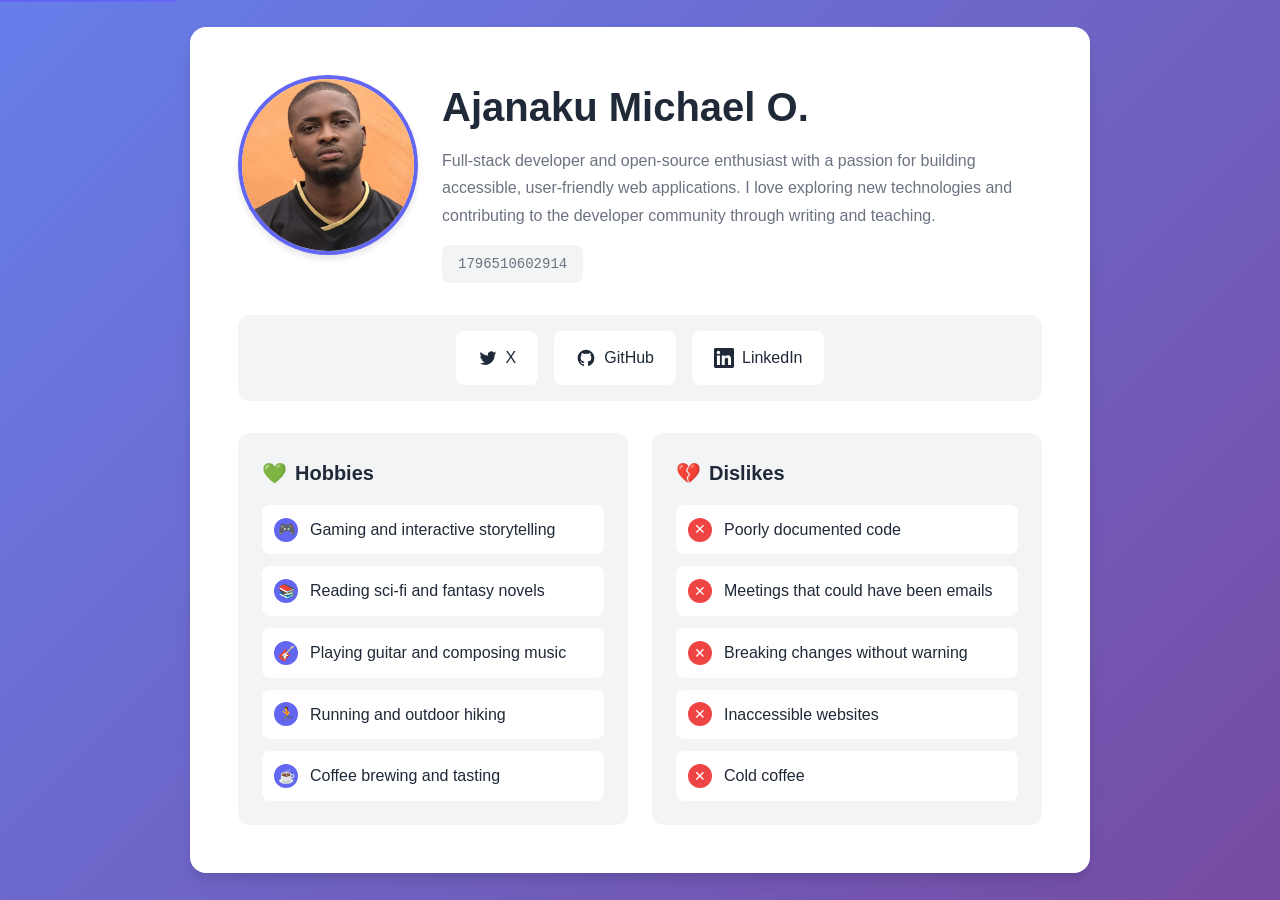
==== index.html @ 1dd08c9d "Initial commit" ====
<!DOCTYPE html>
<html lang="en">
<head>
  <meta charset="UTF-8">
  <meta name="viewport" content="width=device-width, initial-scale=1.0">
  <title>Profile Card - Ajanaku Michael O.</title>
  <link rel="stylesheet" href="styles.css">
</head>
<body>
  <a href="#main-content" class="skip-link">Skip to main content</a>
  
  <article class="profile-card" data-testid="test-profile-card" id="main-content" role="main" aria-label="User profile card">
    <div class="card-content">
      <header class="card-header">
        <figure class="avatar-container">
          <img 
            src="assets/IMG_2901.jpeg" 
            alt="Profile picture of Ajanaku Michael O."
            class="avatar"
            data-testid="test-user-avatar"
          >
        </figure>
        
        <div class="header-text">
          <h2 data-testid="test-user-name">Ajanaku Michael O.</h2>
          <p class="bio" data-testid="test-user-bio">
            Full-stack developer and open-source enthusiast with a passion for building accessible, user-friendly web applications. I love exploring new technologies and contributing to the developer community through writing and teaching.
          </p>
          <span class="timestamp" data-testid="test-user-time" aria-label="Current timestamp in milliseconds"></span>
        </div>
      </header>

      <nav class="social-links" aria-label="Social media links" data-testid="test-user-social-links">
        <ul>
          <li>
            <a 
              href="https://x.com/Ajanaku_iStan" 
              target="_blank" 
              rel="noopener noreferrer"
              data-testid="test-user-social-twitter"
              aria-label="Visit Ajanaku Michael O. on Twitter"
            >
              <svg class="social-icon" fill="currentColor" viewBox="0 0 24 24" aria-hidden="true">
                <path d="M8.29 20.251c7.547 0 11.675-6.253 11.675-11.675 0-.178 0-.355-.012-.53A8.348 8.348 0 0022 5.92a8.19 8.19 0 01-2.357.646 4.118 4.118 0 001.804-2.27 8.224 8.224 0 01-2.605.996 4.107 4.107 0 00-6.993 3.743 11.65 11.65 0 01-8.457-4.287 4.106 4.106 0 001.27 5.477A4.072 4.072 0 012.8 9.713v.052a4.105 4.105 0 003.292 4.022 4.095 4.095 0 01-1.853.07 4.108 4.108 0 003.834 2.85A8.233 8.233 0 012 18.407a11.616 11.616 0 006.29 1.84"/>
              </svg>
              X
            </a>
          </li>
          <li>
            <a 
              href="https://github.com/Mychaelyung" 
              target="_blank" 
              rel="noopener noreferrer"
              data-testid="test-user-social-github"
              aria-label="Visit Ajanaku Michael O. on GitHub"
            >
              <svg class="social-icon" fill="currentColor" viewBox="0 0 24 24" aria-hidden="true">
                <path fill-rule="evenodd" d="M12 2C6.477 2 2 6.484 2 12.017c0 4.425 2.865 8.18 6.839 9.504.5.092.682-.217.682-.483 0-.237-.008-.868-.013-1.703-2.782.605-3.369-1.343-3.369-1.343-.454-1.158-1.11-1.466-1.11-1.466-.908-.62.069-.608.069-.608 1.003.07 1.531 1.032 1.531 1.032.892 1.53 2.341 1.088 2.91.832.092-.647.35-1.088.636-1.338-2.22-.253-4.555-1.113-4.555-4.951 0-1.093.39-1.988 1.029-2.688-.103-.253-.446-1.272.098-2.65 0 0 .84-.27 2.75 1.026A9.564 9.564 0 0112 6.844c.85.004 1.705.115 2.504.337 1.909-1.296 2.747-1.027 2.747-1.027.546 1.379.202 2.398.1 2.651.64.7 1.028 1.595 1.028 2.688 0 3.848-2.339 4.695-4.566 4.943.359.309.678.92.678 1.855 0 1.338-.012 2.419-.012 2.747 0 .268.18.58.688.482A10.019 10.019 0 0022 12.017C22 6.484 17.522 2 12 2z" clip-rule="evenodd"/>
              </svg>
              GitHub
            </a>
          </li>
          <li>
            <a 
              href="https://www.linkedin.com/in/michael-ajanaku-77307a2a6/" 
              target="_blank" 
              rel="noopener noreferrer"
              data-testid="test-user-social-linkedin"
              aria-label="Visit Ajanaku Michael O. on LinkedIn"
            >
              <svg class="social-icon" fill="currentColor" viewBox="0 0 24 24" aria-hidden="true">
                <path d="M20.447 20.452h-3.554v-5.569c0-1.328-.027-3.037-1.852-3.037-1.853 0-2.136 1.445-2.136 2.939v5.667H9.351V9h3.414v1.561h.046c.477-.9 1.637-1.85 3.37-1.85 3.601 0 4.267 2.37 4.267 5.455v6.286zM5.337 7.433c-1.144 0-2.063-.926-2.063-2.065 0-1.138.92-2.063 2.063-2.063 1.14 0 2.064.925 2.064 2.063 0 1.139-.925 2.065-2.064 2.065zm1.782 13.019H3.555V9h3.564v11.452zM22.225 0H1.771C.792 0 0 .774 0 1.729v20.542C0 23.227.792 24 1.771 24h20.451C23.2 24 24 23.227 24 22.271V1.729C24 .774 23.2 0 22.222 0h.003z"/>
              </svg>
              LinkedIn
            </a>
          </li>
        </ul>
      </nav>

      <div class="lists-container">
        <section class="list-section hobbies-section" data-testid="test-user-hobbies" aria-labelledby="hobbies-heading">
          <h3 id="hobbies-heading">
            <span aria-hidden="true">💚</span>
            Hobbies
          </h3>
          <ul>
            <li>
              <span class="list-icon" aria-hidden="true">🎮</span>
              <span>Gaming and interactive storytelling</span>
            </li>
            <li>
              <span class="list-icon" aria-hidden="true">📚</span>
              <span>Reading sci-fi and fantasy novels</span>
            </li>
            <li>
              <span class="list-icon" aria-hidden="true">🎸</span>
              <span>Playing guitar and composing music</span>
            </li>
            <li>
              <span class="list-icon" aria-hidden="true">🏃</span>
              <span>Running and outdoor hiking</span>
            </li>
            <li>
              <span class="list-icon" aria-hidden="true">☕</span>
              <span>Coffee brewing and tasting</span>
            </li>
          </ul>
        </section>

        <section class="list-section dislikes-section" data-testid="test-user-dislikes" aria-labelledby="dislikes-heading">
          <h3 id="dislikes-heading">
            <span aria-hidden="true">💔</span>
            Dislikes
          </h3>
          <ul>
            <li>
              <span class="list-icon" aria-hidden="true">✕</span>
              <span>Poorly documented code</span>
            </li>
            <li>
              <span class="list-icon" aria-hidden="true">✕</span>
              <span>Meetings that could have been emails</span>
            </li>
            <li>
              <span class="list-icon" aria-hidden="true">✕</span>
              <span>Breaking changes without warning</span>
            </li>
            <li>
              <span class="list-icon" aria-hidden="true">✕</span>
              <span>Inaccessible websites</span>
            </li>
            <li>
              <span class="list-icon" aria-hidden="true">✕</span>
              <span>Cold coffee</span>
            </li>
          </ul>
        </section>
      </div>
    </div>
  </article>

  <script src="script.js"></script>
</body>
</html>
---- styles.css ----
* {
  margin: 0;
  padding: 0;
  box-sizing: border-box;
}

:root {
  --primary-color: #6366f1;
  --secondary-color: #8b5cf6;
  --text-primary: #1f2937;
  --text-secondary: #6b7280;
  --bg-card: #ffffff;
  --bg-body: #f3f4f6;
  --border-color: #e5e7eb;
  --shadow: 0 10px 15px -3px rgba(0, 0, 0, 0.1), 0 4px 6px -2px rgba(0, 0, 0, 0.05);
  --radius: 1rem;
  --focus-ring: 0 0 0 3px rgba(99, 102, 241, 0.3);
}

body {
  font-family: -apple-system, BlinkMacSystemFont, 'Segoe UI', Roboto, Oxygen, Ubuntu, Cantarell, sans-serif;
  line-height: 1.6;
  background: linear-gradient(135deg, #667eea 0%, #764ba2 100%);
  min-height: 100vh;
  display: flex;
  align-items: center;
  justify-content: center;
  padding: 1rem;
  color: var(--text-primary);
}

.profile-card {
  background: var(--bg-card);
  border-radius: var(--radius);
  box-shadow: var(--shadow);
  max-width: 900px;
  width: 100%;
  overflow: hidden;
  animation: fadeIn 0.5s ease-out;
}

@keyframes fadeIn {
  from {
    opacity: 0;
    transform: translateY(20px);
  }
  to {
    opacity: 1;
    transform: translateY(0);
  }
}

.card-content {
  display: grid;
  gap: 2rem;
  padding: 2rem;
}

.card-header {
  display: flex;
  flex-direction: column;
  gap: 1.5rem;
  align-items: center;
  text-align: center;
}

.avatar-container {
  margin: 0;
}

.avatar {
  width: 150px;
  height: 150px;
  border-radius: 50%;
  object-fit: cover;
  border: 4px solid var(--primary-color);
  box-shadow: 0 4px 6px rgba(0, 0, 0, 0.1);
  transition: transform 0.3s ease, box-shadow 0.3s ease;
}

.avatar:hover {
  transform: scale(1.05);
  box-shadow: 0 8px 12px rgba(0, 0, 0, 0.15);
}

.header-text h2 {
  font-size: 2rem;
  font-weight: 700;
  color: var(--text-primary);
  margin-bottom: 0.5rem;
}

.bio {
  font-size: 1rem;
  color: var(--text-secondary);
  line-height: 1.7;
  max-width: 600px;
}

.timestamp {
  display: inline-block;
  background: var(--bg-body);
  padding: 0.5rem 1rem;
  border-radius: 0.5rem;
  font-size: 0.875rem;
  color: var(--text-secondary);
  font-family: 'Courier New', monospace;
  margin-top: 1rem;
}

.social-links {
  background: var(--bg-body);
  padding: 1rem;
  border-radius: 0.75rem;
}

.social-links ul {
  list-style: none;
  display: flex;
  gap: 1rem;
  justify-content: center;
  flex-wrap: wrap;
}

.social-links a {
  display: inline-flex;
  align-items: center;
  gap: 0.5rem;
  padding: 0.75rem 1.25rem;
  background: white;
  border-radius: 0.5rem;
  text-decoration: none;
  color: var(--text-primary);
  font-weight: 500;
  transition: all 0.2s ease;
  border: 2px solid transparent;
}

.social-links a:hover {
  background: var(--primary-color);
  color: white;
  transform: translateY(-2px);
  box-shadow: 0 4px 8px rgba(0, 0, 0, 0.15);
}

.social-links a:focus {
  outline: none;
  box-shadow: var(--focus-ring);
  border-color: var(--primary-color);
}

.social-icon {
  width: 20px;
  height: 20px;
}

.lists-container {
  display: grid;
  gap: 1.5rem;
}

.list-section {
  background: var(--bg-body);
  padding: 1.5rem;
  border-radius: 0.75rem;
}

.list-section h3 {
  font-size: 1.25rem;
  font-weight: 600;
  color: var(--text-primary);
  margin-bottom: 1rem;
  display: flex;
  align-items: center;
  gap: 0.5rem;
}

.list-section ul {
  list-style: none;
  display: flex;
  flex-direction: column;
  gap: 0.75rem;
}

.list-section li {
  display: flex;
  align-items: center;
  gap: 0.75rem;
  padding: 0.75rem;
  background: white;
  border-radius: 0.5rem;
  transition: transform 0.2s ease;
}

.list-section li:hover {
  transform: translateX(5px);
}

.list-icon {
  flex-shrink: 0;
  width: 24px;
  height: 24px;
  display: flex;
  align-items: center;
  justify-content: center;
  background: var(--primary-color);
  color: white;
  border-radius: 50%;
  font-size: 0.875rem;
}

.dislikes-section .list-icon {
  background: #ef4444;
}

/* Responsive breakpoints */
@media (min-width: 768px) {
  .card-header {
    flex-direction: row;
    text-align: left;
    align-items: flex-start;
  }

  .header-text {
    flex: 1;
  }

  .lists-container {
    grid-template-columns: repeat(2, 1fr);
  }
}

@media (min-width: 1024px) {
  .card-content {
    padding: 3rem;
  }

  .avatar {
    width: 180px;
    height: 180px;
  }

  .header-text h2 {
    font-size: 2.5rem;
  }
}

/* Focus visible styles for accessibility */
*:focus-visible {
  outline: 3px solid var(--primary-color);
  outline-offset: 2px;
}

/* Skip to main content link for screen readers */
.skip-link {
  position: absolute;
  top: -40px;
  left: 0;
  background: var(--primary-color);
  color: white;
  padding: 0.5rem 1rem;
  text-decoration: none;
  z-index: 100;
}

.skip-link:focus {
  top: 0;
}
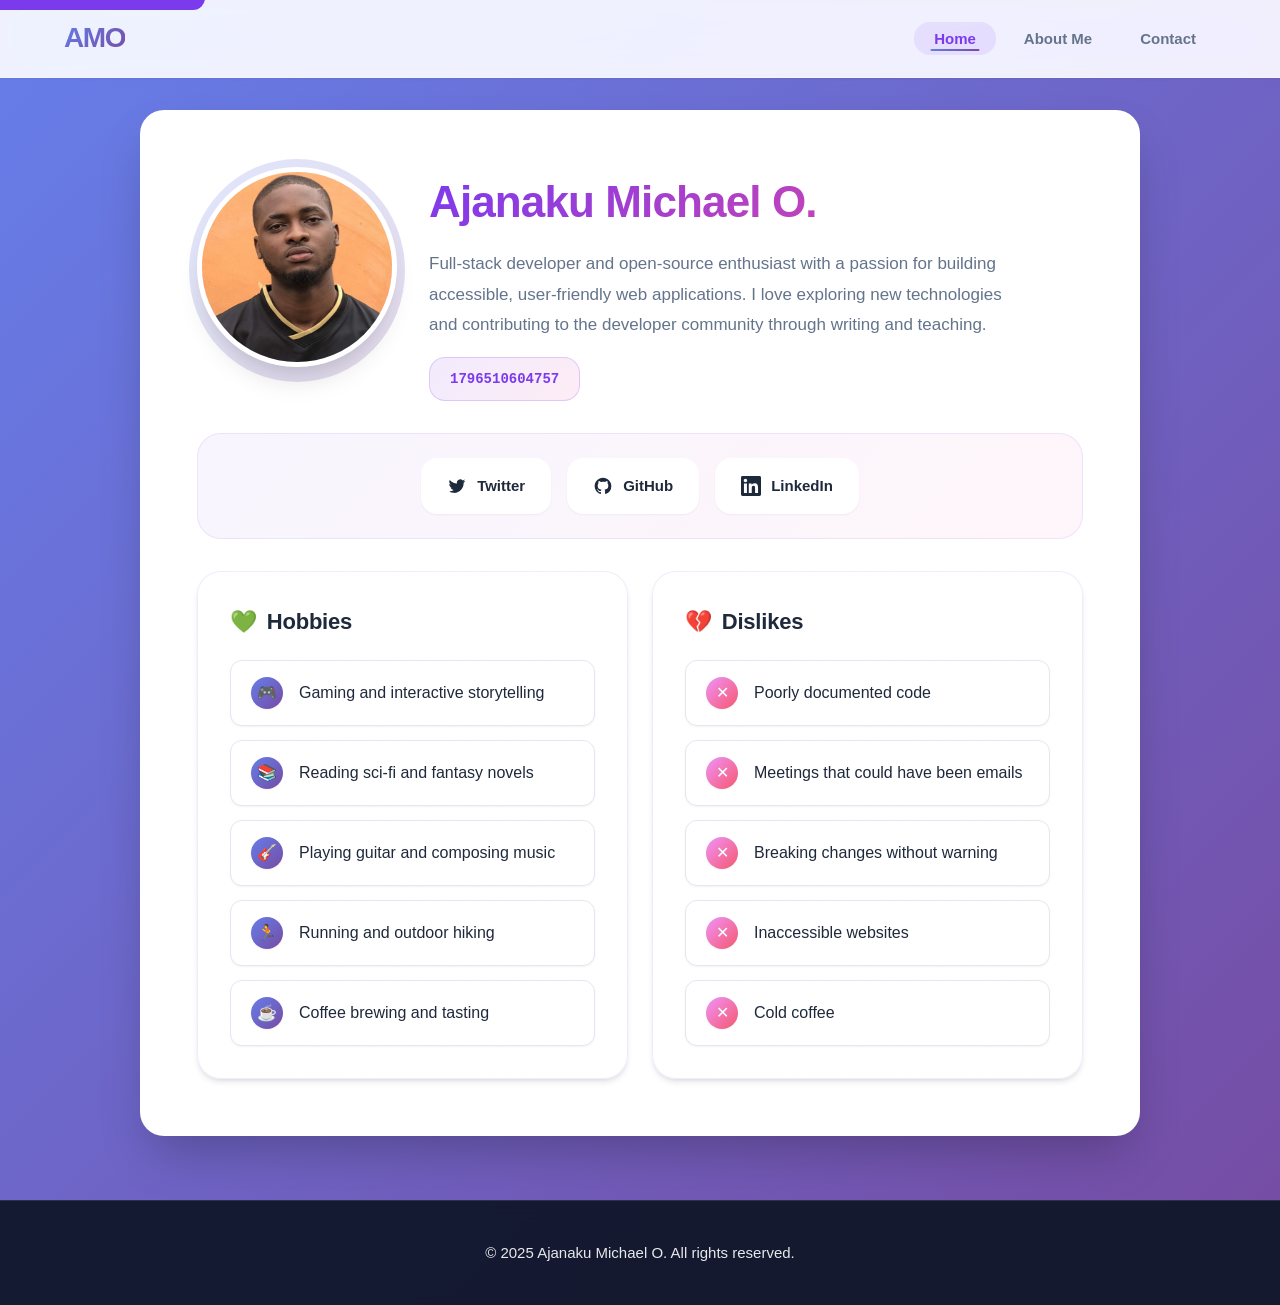
==== commit 88d4c4c8: "Done" ====
--- a/index.html
+++ b/index.html
@@ -9,6 +9,17 @@
 <body>
   <a href="#main-content" class="skip-link">Skip to main content</a>
   
+  <nav class="main-nav" aria-label="Main navigation">
+    <div class="nav-container">
+      <a href="index.html" class="nav-logo">AMO</a>
+      <ul class="nav-links">
+        <li><a href="index.html" class="nav-link active" aria-current="page">Home</a></li>
+        <li><a href="about.html" class="nav-link">About Me</a></li>
+        <li><a href="contact.html" class="nav-link">Contact</a></li>
+      </ul>
+    </div>
+  </nav>
+
   <article class="profile-card" data-testid="test-profile-card" id="main-content" role="main" aria-label="User profile card">
     <div class="card-content">
       <header class="card-header">
@@ -43,7 +54,7 @@
               <svg class="social-icon" fill="currentColor" viewBox="0 0 24 24" aria-hidden="true">
                 <path d="M8.29 20.251c7.547 0 11.675-6.253 11.675-11.675 0-.178 0-.355-.012-.53A8.348 8.348 0 0022 5.92a8.19 8.19 0 01-2.357.646 4.118 4.118 0 001.804-2.27 8.224 8.224 0 01-2.605.996 4.107 4.107 0 00-6.993 3.743 11.65 11.65 0 01-8.457-4.287 4.106 4.106 0 001.27 5.477A4.072 4.072 0 012.8 9.713v.052a4.105 4.105 0 003.292 4.022 4.095 4.095 0 01-1.853.07 4.108 4.108 0 003.834 2.85A8.233 8.233 0 012 18.407a11.616 11.616 0 006.29 1.84"/>
               </svg>
-              X
+              Twitter
             </a>
           </li>
           <li>
@@ -62,7 +73,7 @@
           </li>
           <li>
             <a 
-              href="https://www.linkedin.com/in/michael-ajanaku-77307a2a6/" 
+              href="https://linkedin.com/in/ajanakumichael" 
               target="_blank" 
               rel="noopener noreferrer"
               data-testid="test-user-social-linkedin"
@@ -139,6 +150,10 @@
     </div>
   </article>
 
+  <footer class="main-footer">
+    <p>&copy; 2025 Ajanaku Michael O. All rights reserved.</p>
+  </footer>
+
   <script src="script.js"></script>
 </body>
 </html>
--- a/styles.css
+++ b/styles.css
@@ -5,264 +5,1097 @@
 }
 
 :root {
-  --primary-color: #6366f1;
-  --secondary-color: #8b5cf6;
-  --text-primary: #1f2937;
-  --text-secondary: #6b7280;
+  --primary-color: #7c3aed;
+  --primary-dark: #6d28d9;
+  --secondary-color: #ec4899;
+  --accent-color: #14b8a6;
+  --text-primary: #1e293b;
+  --text-secondary: #64748b;
+  --text-light: #94a3b8;
   --bg-card: #ffffff;
-  --bg-body: #f3f4f6;
-  --border-color: #e5e7eb;
-  --shadow: 0 10px 15px -3px rgba(0, 0, 0, 0.1), 0 4px 6px -2px rgba(0, 0, 0, 0.05);
-  --radius: 1rem;
-  --focus-ring: 0 0 0 3px rgba(99, 102, 241, 0.3);
+  --bg-body: #f8fafc;
+  --bg-dark: #0f172a;
+  --border-color: #e2e8f0;
+  --shadow-sm: 0 1px 2px 0 rgba(0, 0, 0, 0.05);
+  --shadow-md: 0 4px 6px -1px rgba(0, 0, 0, 0.1), 0 2px 4px -1px rgba(0, 0, 0, 0.06);
+  --shadow-lg: 0 20px 25px -5px rgba(0, 0, 0, 0.1), 0 10px 10px -5px rgba(0, 0, 0, 0.04);
+  --shadow-xl: 0 25px 50px -12px rgba(0, 0, 0, 0.25);
+  --radius-sm: 0.5rem;
+  --radius-md: 0.75rem;
+  --radius-lg: 1rem;
+  --radius-xl: 1.5rem;
+  --focus-ring: 0 0 0 3px rgba(124, 58, 237, 0.3);
+  --gradient-primary: linear-gradient(135deg, #667eea 0%, #764ba2 100%);
+  --gradient-secondary: linear-gradient(135deg, #f093fb 0%, #f5576c 100%);
+  --gradient-accent: linear-gradient(135deg, #4facfe 0%, #00f2fe 100%);
 }
 
 body {
-  font-family: -apple-system, BlinkMacSystemFont, 'Segoe UI', Roboto, Oxygen, Ubuntu, Cantarell, sans-serif;
+  font-family: 'Inter', -apple-system, BlinkMacSystemFont, 'Segoe UI', Roboto, Oxygen, Ubuntu, Cantarell, sans-serif;
   line-height: 1.6;
-  background: linear-gradient(135deg, #667eea 0%, #764ba2 100%);
+  background: var(--gradient-primary);
   min-height: 100vh;
-  display: flex;
+  color: var(--text-primary);
+}
+
+/* Navigation Styles */
+.main-nav {
+  background: rgba(255, 255, 255, 0.9);
+  backdrop-filter: blur(20px) saturate(180%);
+  box-shadow: 0 1px 3px rgba(0, 0, 0, 0.05);
+  position: sticky;
+  top: 0;
+  z-index: 50;
+  border-bottom: 1px solid rgba(255, 255, 255, 0.3);
+}
+
+.nav-container {
+  max-width: 1200px;
+  margin: 0 auto;
+  padding: 1rem 1.5rem;
+  display: flex;
+  justify-content: space-between;
   align-items: center;
-  justify-content: center;
-  padding: 1rem;
-  color: var(--text-primary);
-}
-
-.profile-card {
-  background: var(--bg-card);
-  border-radius: var(--radius);
-  box-shadow: var(--shadow);
-  max-width: 900px;
-  width: 100%;
-  overflow: hidden;
-  animation: fadeIn 0.5s ease-out;
-}
-
-@keyframes fadeIn {
-  from {
-    opacity: 0;
-    transform: translateY(20px);
-  }
-  to {
-    opacity: 1;
-    transform: translateY(0);
-  }
-}
-
-.card-content {
-  display: grid;
-  gap: 2rem;
-  padding: 2rem;
-}
-
-.card-header {
-  display: flex;
-  flex-direction: column;
-  gap: 1.5rem;
-  align-items: center;
-  text-align: center;
-}
-
-.avatar-container {
+}
+
+.nav-logo {
+  font-size: 1.75rem;
+  font-weight: 800;
+  background: var(--gradient-primary);
+  -webkit-background-clip: text;
+  -webkit-text-fill-color: transparent;
+  background-clip: text;
+  text-decoration: none;
+  transition: transform 0.3s ease;
+  letter-spacing: -0.05em;
+}
+
+.nav-logo:hover {
+  transform: scale(1.05);
+}
+
+.nav-links {
+  list-style: none;
+  display: flex;
+  gap: 0.5rem;
   margin: 0;
 }
 
-.avatar {
-  width: 150px;
-  height: 150px;
-  border-radius: 50%;
-  object-fit: cover;
-  border: 4px solid var(--primary-color);
-  box-shadow: 0 4px 6px rgba(0, 0, 0, 0.1);
-  transition: transform 0.3s ease, box-shadow 0.3s ease;
-}
-
-.avatar:hover {
-  transform: scale(1.05);
-  box-shadow: 0 8px 12px rgba(0, 0, 0, 0.15);
-}
-
-.header-text h2 {
-  font-size: 2rem;
-  font-weight: 700;
-  color: var(--text-primary);
-  margin-bottom: 0.5rem;
-}
-
-.bio {
-  font-size: 1rem;
+.nav-link {
+  text-decoration: none;
   color: var(--text-secondary);
-  line-height: 1.7;
-  max-width: 600px;
-}
-
-.timestamp {
-  display: inline-block;
-  background: var(--bg-body);
-  padding: 0.5rem 1rem;
-  border-radius: 0.5rem;
-  font-size: 0.875rem;
-  color: var(--text-secondary);
-  font-family: 'Courier New', monospace;
-  margin-top: 1rem;
-}
-
-.social-links {
-  background: var(--bg-body);
-  padding: 1rem;
-  border-radius: 0.75rem;
-}
-
-.social-links ul {
-  list-style: none;
-  display: flex;
-  gap: 1rem;
-  justify-content: center;
-  flex-wrap: wrap;
-}
-
-.social-links a {
-  display: inline-flex;
-  align-items: center;
-  gap: 0.5rem;
-  padding: 0.75rem 1.25rem;
-  background: white;
-  border-radius: 0.5rem;
-  text-decoration: none;
-  color: var(--text-primary);
-  font-weight: 500;
-  transition: all 0.2s ease;
-  border: 2px solid transparent;
-}
-
-.social-links a:hover {
-  background: var(--primary-color);
-  color: white;
-  transform: translateY(-2px);
-  box-shadow: 0 4px 8px rgba(0, 0, 0, 0.15);
-}
-
-.social-links a:focus {
-  outline: none;
-  box-shadow: var(--focus-ring);
-  border-color: var(--primary-color);
-}
-
-.social-icon {
-  width: 20px;
-  height: 20px;
-}
-
-.lists-container {
-  display: grid;
-  gap: 1.5rem;
-}
-
-.list-section {
-  background: var(--bg-body);
-  padding: 1.5rem;
-  border-radius: 0.75rem;
-}
-
-.list-section h3 {
-  font-size: 1.25rem;
   font-weight: 600;
-  color: var(--text-primary);
-  margin-bottom: 1rem;
-  display: flex;
-  align-items: center;
-  gap: 0.5rem;
-}
-
-.list-section ul {
-  list-style: none;
-  display: flex;
-  flex-direction: column;
-  gap: 0.75rem;
-}
-
-.list-section li {
-  display: flex;
-  align-items: center;
-  gap: 0.75rem;
-  padding: 0.75rem;
-  background: white;
-  border-radius: 0.5rem;
-  transition: transform 0.2s ease;
-}
-
-.list-section li:hover {
-  transform: translateX(5px);
-}
-
-.list-icon {
-  flex-shrink: 0;
-  width: 24px;
-  height: 24px;
-  display: flex;
-  align-items: center;
-  justify-content: center;
-  background: var(--primary-color);
-  color: white;
-  border-radius: 50%;
-  font-size: 0.875rem;
-}
-
-.dislikes-section .list-icon {
-  background: #ef4444;
-}
-
-/* Responsive breakpoints */
-@media (min-width: 768px) {
-  .card-header {
-    flex-direction: row;
-    text-align: left;
-    align-items: flex-start;
-  }
-
-  .header-text {
-    flex: 1;
-  }
-
-  .lists-container {
-    grid-template-columns: repeat(2, 1fr);
-  }
-}
-
-@media (min-width: 1024px) {
-  .card-content {
-    padding: 3rem;
-  }
-
-  .avatar {
-    width: 180px;
-    height: 180px;
-  }
-
-  .header-text h2 {
-    font-size: 2.5rem;
-  }
-}
-
-/* Focus visible styles for accessibility */
-*:focus-visible {
-  outline: 3px solid var(--primary-color);
-  outline-offset: 2px;
-}
-
-/* Skip to main content link for screen readers */
+  padding: 0.5rem 1.25rem;
+  border-radius: var(--radius-lg);
+  transition: all 0.3s ease;
+  position: relative;
+  font-size: 0.9375rem;
+}
+
+.nav-link::before {
+  content: '';
+  position: absolute;
+  bottom: 0.25rem;
+  left: 50%;
+  transform: translateX(-50%) scaleX(0);
+  width: 60%;
+  height: 2px;
+  background: var(--gradient-primary);
+  border-radius: 2px;
+  transition: transform 0.3s ease;
+}
+
+.nav-link:hover {
+  color: var(--primary-color);
+  background: rgba(124, 58, 237, 0.05);
+}
+
+.nav-link:hover::before {
+  transform: translateX(-50%) scaleX(1);
+}
+
+.nav-link.active {
+  color: var(--primary-color);
+  background: rgba(124, 58, 237, 0.1);
+}
+
+.nav-link.active::before {
+  transform: translateX(-50%) scaleX(1);
+}
+
+/* Skip Link */
 .skip-link {
   position: absolute;
   top: -40px;
   left: 0;
   background: var(--primary-color);
   color: white;
-  padding: 0.5rem 1rem;
+  padding: 0.75rem 1.5rem;
   text-decoration: none;
   z-index: 100;
+  border-radius: 0 0 var(--radius-md) 0;
+  font-weight: 600;
 }
 
 .skip-link:focus {
   top: 0;
+}
+
+/* Profile Card (Home Page) */
+.profile-card {
+  background: var(--bg-card);
+  border-radius: var(--radius-xl);
+  box-shadow: var(--shadow-xl);
+  max-width: 1000px;
+  width: 100%;
+  overflow: hidden;
+  animation: fadeInUp 0.6s ease-out;
+  margin: 2rem auto;
+  border: 1px solid rgba(255, 255, 255, 0.5);
+}
+
+@keyframes fadeInUp {
+  from {
+    opacity: 0;
+    transform: translateY(30px);
+  }
+  to {
+    opacity: 1;
+    transform: translateY(0);
+  }
+}
+
+.card-content {
+  display: grid;
+  gap: 2rem;
+  padding: 2.5rem;
+}
+
+.card-header {
+  display: flex;
+  flex-direction: column;
+  gap: 2rem;
+  align-items: center;
+  text-align: center;
+}
+
+.avatar-container {
+  margin: 0;
+  position: relative;
+}
+
+.avatar-container::before {
+  content: '';
+  position: absolute;
+  inset: -8px;
+  background: var(--gradient-primary);
+  border-radius: 50%;
+  opacity: 0.2;
+  animation: pulse 3s ease-in-out infinite;
+}
+
+@keyframes pulse {
+  0%, 100% {
+    opacity: 0.2;
+    transform: scale(1);
+  }
+  50% {
+    opacity: 0.3;
+    transform: scale(1.05);
+  }
+}
+
+.avatar {
+  width: 160px;
+  height: 160px;
+  border-radius: 50%;
+  object-fit: cover;
+  border: 5px solid white;
+  box-shadow: var(--shadow-lg);
+  transition: transform 0.3s ease, box-shadow 0.3s ease;
+  position: relative;
+  z-index: 1;
+}
+
+.avatar:hover {
+  transform: scale(1.05);
+  box-shadow: var(--shadow-xl);
+}
+
+.header-text h2 {
+  font-size: 2.25rem;
+  font-weight: 800;
+  color: var(--text-primary);
+  margin-bottom: 0.75rem;
+  letter-spacing: -0.02em;
+  background: linear-gradient(135deg, var(--primary-color) 0%, var(--secondary-color) 100%);
+  -webkit-background-clip: text;
+  -webkit-text-fill-color: transparent;
+  background-clip: text;
+}
+
+.bio {
+  font-size: 1.0625rem;
+  color: var(--text-secondary);
+  line-height: 1.8;
+  max-width: 600px;
+}
+
+.timestamp {
+  display: inline-flex;
+  align-items: center;
+  gap: 0.5rem;
+  background: linear-gradient(135deg, rgba(124, 58, 237, 0.1) 0%, rgba(236, 72, 153, 0.1) 100%);
+  padding: 0.625rem 1.25rem;
+  border-radius: var(--radius-lg);
+  font-size: 0.875rem;
+  color: var(--primary-color);
+  font-family: 'SF Mono', 'Monaco', 'Courier New', monospace;
+  margin-top: 1rem;
+  font-weight: 600;
+  border: 1px solid rgba(124, 58, 237, 0.2);
+}
+
+.social-links {
+  background: linear-gradient(135deg, rgba(124, 58, 237, 0.05) 0%, rgba(236, 72, 153, 0.05) 100%);
+  padding: 1.5rem;
+  border-radius: var(--radius-xl);
+  border: 1px solid rgba(124, 58, 237, 0.1);
+}
+
+.social-links ul {
+  list-style: none;
+  display: flex;
+  gap: 1rem;
+  justify-content: center;
+  flex-wrap: wrap;
+}
+
+.social-links a {
+  display: inline-flex;
+  align-items: center;
+  gap: 0.625rem;
+  padding: 0.875rem 1.5rem;
+  background: white;
+  border-radius: var(--radius-lg);
+  text-decoration: none;
+  color: var(--text-primary);
+  font-weight: 600;
+  transition: all 0.3s ease;
+  border: 2px solid transparent;
+  box-shadow: var(--shadow-sm);
+  font-size: 0.9375rem;
+}
+
+.social-links a:hover {
+  background: var(--primary-color);
+  color: white;
+  transform: translateY(-3px);
+  box-shadow: var(--shadow-lg);
+  border-color: var(--primary-dark);
+}
+
+.social-links a:focus {
+  outline: none;
+  box-shadow: var(--focus-ring);
+}
+
+.social-icon {
+  width: 20px;
+  height: 20px;
+  transition: transform 0.3s ease;
+}
+
+.social-links a:hover .social-icon {
+  transform: scale(1.1);
+}
+
+.lists-container {
+  display: grid;
+  gap: 1.5rem;
+}
+
+.list-section {
+  background: linear-gradient(135deg, rgba(255, 255, 255, 0.9) 0%, rgba(255, 255, 255, 0.7) 100%);
+  padding: 2rem;
+  border-radius: var(--radius-xl);
+  box-shadow: var(--shadow-md);
+  border: 1px solid rgba(124, 58, 237, 0.1);
+  backdrop-filter: blur(10px);
+}
+
+.list-section h3 {
+  font-size: 1.375rem;
+  font-weight: 700;
+  color: var(--text-primary);
+  margin-bottom: 1.25rem;
+  display: flex;
+  align-items: center;
+  gap: 0.625rem;
+  letter-spacing: -0.01em;
+}
+
+.list-section ul {
+  list-style: none;
+  display: flex;
+  flex-direction: column;
+  gap: 0.875rem;
+}
+
+.list-section li {
+  display: flex;
+  align-items: center;
+  gap: 1rem;
+  padding: 1rem 1.25rem;
+  background: white;
+  border-radius: var(--radius-md);
+  transition: all 0.3s ease;
+  box-shadow: var(--shadow-sm);
+  border: 1px solid var(--border-color);
+}
+
+.list-section li:hover {
+  transform: translateX(8px);
+  box-shadow: var(--shadow-md);
+  border-color: var(--primary-color);
+}
+
+.list-icon {
+  flex-shrink: 0;
+  width: 32px;
+  height: 32px;
+  display: flex;
+  align-items: center;
+  justify-content: center;
+  background: var(--gradient-primary);
+  color: white;
+  border-radius: 50%;
+  font-size: 1rem;
+  box-shadow: var(--shadow-sm);
+}
+
+.dislikes-section .list-icon {
+  background: linear-gradient(135deg, #f093fb 0%, #f5576c 100%);
+}
+
+/* Footer */
+.main-footer {
+  background: rgba(15, 23, 42, 0.95);
+  backdrop-filter: blur(10px);
+  color: rgba(255, 255, 255, 0.9);
+  text-align: center;
+  padding: 2.5rem;
+  margin-top: 4rem;
+  border-top: 1px solid rgba(255, 255, 255, 0.1);
+}
+
+.main-footer p {
+  margin: 0;
+  font-size: 0.9375rem;
+  font-weight: 500;
+}
+
+/* Page Content */
+.page-content {
+  min-height: calc(100vh - 250px);
+  padding: 3rem 1rem;
+}
+
+.container {
+  max-width: 1000px;
+  margin: 0 auto;
+}
+
+.page-header {
+  text-align: center;
+  margin-bottom: 3rem;
+  animation: fadeInUp 0.6s ease-out;
+}
+
+.page-header h1 {
+  font-size: 3rem;
+  color: white;
+  margin-bottom: 1rem;
+  text-shadow: 0 4px 6px rgba(0, 0, 0, 0.2);
+  font-weight: 800;
+  letter-spacing: -0.03em;
+}
+
+.page-subtitle {
+  font-size: 1.25rem;
+  color: rgba(255, 255, 255, 0.95);
+  max-width: 600px;
+  margin: 0 auto;
+  font-weight: 500;
+}
+
+/* About Page */
+.about-section {
+  background: white;
+  border-radius: var(--radius-xl);
+  padding: 3rem;
+  margin-bottom: 2.5rem;
+  box-shadow: var(--shadow-xl);
+  animation: fadeInUp 0.6s ease-out;
+  border: 1px solid rgba(255, 255, 255, 0.5);
+  position: relative;
+  overflow: hidden;
+}
+
+.about-section::before {
+  content: '';
+  position: absolute;
+  top: 0;
+  left: 0;
+  right: 0;
+  height: 5px;
+  background: var(--gradient-primary);
+}
+
+.about-section h2 {
+  font-size: 2.25rem;
+  font-weight: 800;
+  background: var(--gradient-primary);
+  -webkit-background-clip: text;
+  -webkit-text-fill-color: transparent;
+  background-clip: text;
+  margin-bottom: 2rem;
+  padding-bottom: 1.25rem;
+  border-bottom: 3px solid transparent;
+  border-image: var(--gradient-primary) 1;
+  letter-spacing: -0.03em;
+  position: relative;
+  display: inline-block;
+}
+
+.about-section h2::after {
+  content: '';
+  position: absolute;
+  bottom: -3px;
+  left: 0;
+  width: 60%;
+  height: 3px;
+  background: var(--gradient-primary);
+  border-radius: 2px;
+}
+
+.about-section h3 {
+  font-size: 1.375rem;
+  color: var(--primary-color);
+  margin-top: 2rem;
+  margin-bottom: 1rem;
+  font-weight: 700;
+  letter-spacing: -0.01em;
+  display: flex;
+  align-items: center;
+  gap: 0.5rem;
+}
+
+.about-section h3::before {
+  content: '';
+  width: 8px;
+  height: 8px;
+  background: var(--gradient-primary);
+  border-radius: 50%;
+  display: inline-block;
+}
+
+.section-content p {
+  margin-bottom: 1.5rem;
+  line-height: 1.9;
+  color: var(--text-secondary);
+  font-size: 1.0625rem;
+  text-align: justify;
+}
+
+.section-content > p:first-of-type::first-letter {
+  font-size: 3.5rem;
+  font-weight: 800;
+  line-height: 1;
+  float: left;
+  margin: 0.1em 0.1em 0 0;
+  background: var(--gradient-primary);
+  -webkit-background-clip: text;
+  -webkit-text-fill-color: transparent;
+  background-clip: text;
+}
+
+.goals-list,
+.confidence-list {
+  list-style: none;
+  padding: 0;
+  margin: 2.5rem 0;
+  counter-reset: item;
+}
+
+.goals-list li,
+.confidence-list li {
+  background: linear-gradient(135deg, rgba(124, 58, 237, 0.08) 0%, rgba(236, 72, 153, 0.08) 100%);
+  padding: 2rem;
+  margin-bottom: 1.5rem;
+  border-radius: var(--radius-xl);
+  border-left: 5px solid var(--primary-color);
+  transition: all 0.4s cubic-bezier(0.4, 0, 0.2, 1);
+  box-shadow: var(--shadow-md);
+  position: relative;
+  counter-increment: item;
+}
+
+.goals-list li::before {
+  content: counter(item);
+  position: absolute;
+  left: -20px;
+  top: 20px;
+  width: 40px;
+  height: 40px;
+  background: var(--gradient-primary);
+  border-radius: 50%;
+  display: flex;
+  align-items: center;
+  justify-content: center;
+  color: white;
+  font-weight: 800;
+  font-size: 1.125rem;
+  box-shadow: var(--shadow-lg);
+  border: 4px solid white;
+}
+
+.goals-list li:hover,
+.confidence-list li:hover {
+  transform: translateX(15px) translateY(-5px);
+  box-shadow: var(--shadow-xl);
+  border-left-width: 8px;
+}
+
+.confidence-list li {
+  border-left-color: #f59e0b;
+  background: linear-gradient(135deg, rgba(245, 158, 11, 0.08) 0%, rgba(251, 146, 60, 0.08) 100%);
+}
+
+.confidence-list li::before {
+  content: '⚠';
+  background: linear-gradient(135deg, #f59e0b 0%, #fb923c 100%);
+  font-size: 1.25rem;
+}
+
+.goals-list h3,
+.confidence-list h3 {
+  margin-top: 0;
+  margin-bottom: 1rem;
+  font-size: 1.25rem;
+  font-weight: 800;
+  color: var(--text-primary);
+  letter-spacing: -0.01em;
+}
+
+.goals-list h3::before,
+.confidence-list h3::before {
+  display: none;
+}
+
+.goals-list p,
+.confidence-list p {
+  margin-bottom: 0;
+  font-size: 1rem;
+  line-height: 1.8;
+  color: var(--text-secondary);
+}
+
+.confidence-note {
+  background: linear-gradient(135deg, #fef3c7 0%, #fde68a 100%);
+  padding: 2rem;
+  border-radius: var(--radius-xl);
+  border-left: 5px solid #f59e0b;
+  margin-top: 2.5rem;
+  font-style: italic;
+  box-shadow: var(--shadow-lg);
+  position: relative;
+  overflow: hidden;
+}
+
+.confidence-note::before {
+  content: '💡';
+  position: absolute;
+  top: 1.5rem;
+  right: 1.5rem;
+  font-size: 3rem;
+  opacity: 0.3;
+}
+
+.confidence-note p {
+  position: relative;
+  z-index: 1;
+  color: #92400e;
+  font-weight: 600;
+  font-size: 1.0625rem;
+}
+
+.future-note-section {
+  background: var(--gradient-primary);
+  color: white;
+  box-shadow: var(--shadow-xl);
+  border: 1px solid rgba(255, 255, 255, 0.2);
+  position: relative;
+}
+
+.future-note-section::before {
+  background: linear-gradient(90deg, rgba(255, 255, 255, 0.3), transparent);
+}
+
+.future-note-section::after {
+  content: '';
+  position: absolute;
+  top: -50%;
+  right: -20%;
+  width: 400px;
+  height: 400px;
+  background: radial-gradient(circle, rgba(255, 255, 255, 0.1) 0%, transparent 70%);
+  border-radius: 50%;
+  pointer-events: none;
+}
+
+.future-note-section h2 {
+  color: white;
+  -webkit-text-fill-color: white;
+  border-image: linear-gradient(90deg, rgba(255, 255, 255, 0.5), transparent) 1;
+  text-shadow: 0 2px 4px rgba(0, 0, 0, 0.2);
+}
+
+.future-note-section h2::after {
+  background: rgba(255, 255, 255, 0.5);
+}
+
+.future-note {
+  background: rgba(255, 255, 255, 0.15);
+  backdrop-filter: blur(20px);
+  padding: 3rem;
+  border-radius: var(--radius-xl);
+  border: 2px solid rgba(255, 255, 255, 0.3);
+  margin: 0;
+  box-shadow: inset 0 2px 8px rgba(0, 0, 0, 0.1), var(--shadow-lg);
+  position: relative;
+  z-index: 1;
+}
+
+.future-note p {
+  color: white;
+  margin-bottom: 1.75rem;
+  font-size: 1.0625rem;
+  line-height: 1.9;
+  text-shadow: 0 1px 2px rgba(0, 0, 0, 0.1);
+}
+
+.future-note p:first-child {
+  font-size: 1.375rem;
+  font-weight: 700;
+  margin-bottom: 1rem;
+}
+
+.future-note footer {
+  text-align: right;
+  margin-top: 2.5rem;
+  padding-top: 2rem;
+  border-top: 2px solid rgba(255, 255, 255, 0.3);
+}
+
+.future-note cite {
+  color: rgba(255, 255, 255, 0.95);
+  font-style: italic;
+  font-weight: 700;
+  font-size: 1.0625rem;
+}
+
+.resources-list {
+  list-style: none;
+  padding-left: 0;
+  display: grid;
+  gap: 1rem;
+  margin: 2rem 0;
+}
+
+.resources-list li {
+  padding: 1.25rem 1.5rem 1.25rem 3.5rem;
+  position: relative;
+  color: var(--text-secondary);
+  transition: all 0.3s ease;
+  background: linear-gradient(135deg, rgba(124, 58, 237, 0.05) 0%, rgba(236, 72, 153, 0.05) 100%);
+  border-radius: var(--radius-lg);
+  border-left: 3px solid var(--primary-color);
+  font-weight: 500;
+  box-shadow: var(--shadow-sm);
+}
+
+.resources-list li::before {
+  content: '→';
+  position: absolute;
+  left: 1.25rem;
+  color: var(--primary-color);
+  font-weight: bold;
+  font-size: 1.5rem;
+  transition: transform 0.3s ease;
+}
+
+.resources-list li:hover {
+  color: var(--primary-color);
+  transform: translateX(10px);
+  box-shadow: var(--shadow-md);
+  border-left-width: 5px;
+}
+
+.resources-list li:hover::before {
+  transform: translateX(5px);
+}
+
+/* Contact Page */
+.contact-content {
+  display: grid;
+  gap: 2rem;
+  margin-top: 2rem;
+}
+
+.contact-info {
+  background: white;
+  padding: 2.5rem;
+  border-radius: var(--radius-xl);
+  box-shadow: var(--shadow-xl);
+  border: 1px solid rgba(255, 255, 255, 0.5);
+}
+
+.contact-info h2 {
+  font-size: 1.75rem;
+  margin-bottom: 1.75rem;
+  font-weight: 800;
+  background: var(--gradient-primary);
+  -webkit-background-clip: text;
+  -webkit-text-fill-color: transparent;
+  background-clip: text;
+  letter-spacing: -0.02em;
+}
+
+.info-list {
+  list-style: none;
+  padding: 0;
+  margin: 0;
+}
+
+.info-list li {
+  display: flex;
+  align-items: center;
+  gap: 1.25rem;
+  padding: 1.25rem;
+  margin-bottom: 1rem;
+  background: linear-gradient(135deg, rgba(124, 58, 237, 0.05) 0%, rgba(236, 72, 153, 0.05) 100%);
+  border-radius: var(--radius-lg);
+  transition: all 0.3s ease;
+  box-shadow: var(--shadow-sm);
+  border: 1px solid rgba(124, 58, 237, 0.1);
+}
+
+.info-list li:hover {
+  transform: translateX(8px);
+  box-shadow: var(--shadow-md);
+  border-color: var(--primary-color);
+}
+
+.info-icon {
+  width: 28px;
+  height: 28px;
+  color: var(--primary-color);
+  flex-shrink: 0;
+}
+
+.info-list a {
+  color: var(--text-primary);
+  text-decoration: none;
+  transition: color 0.3s ease;
+  font-weight: 600;
+}
+
+.info-list a:hover {
+  color: var(--primary-color);
+}
+
+.contact-form-section {
+  background: white;
+  padding: 2.5rem;
+  border-radius: var(--radius-xl);
+  box-shadow: var(--shadow-xl);
+  border: 1px solid rgba(255, 255, 255, 0.5);
+}
+
+.contact-form-section h2 {
+  font-size: 1.75rem;
+  margin-bottom: 2rem;
+  font-weight: 800;
+  background: var(--gradient-primary);
+  -webkit-background-clip: text;
+  -webkit-text-fill-color: transparent;
+  background-clip: text;
+  letter-spacing: -0.02em;
+}
+
+.success-message {
+  background: linear-gradient(135deg, #d1fae5 0%, #a7f3d0 100%);
+  border: 2px solid #10b981;
+  border-radius: var(--radius-lg);
+  padding: 1.75rem;
+  margin-bottom: 2rem;
+  display: flex;
+  gap: 1.25rem;
+  animation: slideIn 0.4s ease-out;
+  box-shadow: var(--shadow-md);
+}
+
+@keyframes slideIn {
+  from {
+    opacity: 0;
+    transform: translateY(-20px);
+  }
+  to {
+    opacity: 1;
+    transform: translateY(0);
+  }
+}
+
+.success-icon {
+  width: 36px;
+  height: 36px;
+  color: #10b981;
+  flex-shrink: 0;
+}
+
+.success-message h3 {
+  color: #065f46;
+  margin: 0 0 0.5rem 0;
+  font-size: 1.25rem;
+  font-weight: 700;
+}
+
+.success-message p {
+  color: #047857;
+  margin: 0;
+  font-weight: 500;
+}
+
+.contact-form {
+  display: flex;
+  flex-direction: column;
+  gap: 1.75rem;
+}
+
+.form-group {
+  display: flex;
+  flex-direction: column;
+  gap: 0.625rem;
+}
+
+.form-label {
+  font-weight: 700;
+  color: var(--text-primary);
+  font-size: 1rem;
+  letter-spacing: -0.01em;
+}
+
+.required {
+  color: #ef4444;
+  font-weight: 700;
+}
+
+.form-input {
+  padding: 1rem 1.25rem;
+  border: 2px solid var(--border-color);
+  border-radius: var(--radius-lg);
+  font-size: 1rem;
+  font-family: inherit;
+  transition: all 0.3s ease;
+  background: white;
+  color: var(--text-primary);
+  font-weight: 500;
+}
+
+.form-input::placeholder {
+  color: var(--text-light);
+}
+
+.form-input:focus {
+  outline: none;
+  border-color: var(--primary-color);
+  box-shadow: var(--focus-ring);
+  background: rgba(124, 58, 237, 0.02);
+}
+
+.form-input.error {
+  border-color: #ef4444;
+  background: rgba(239, 68, 68, 0.05);
+}
+
+.form-input.error:focus {
+  box-shadow: 0 0 0 3px rgba(239, 68, 68, 0.2);
+}
+
+.form-textarea {
+  resize: vertical;
+  min-height: 150px;
+  font-family: inherit;
+  line-height: 1.6;
+}
+
+.form-hint {
+  font-size: 0.875rem;
+  color: var(--text-light);
+  font-weight: 500;
+}
+
+.error-message {
+  color: #ef4444;
+  font-size: 0.875rem;
+  font-weight: 600;
+  display: none;
+  margin-top: 0.25rem;
+  padding: 0.5rem 0.75rem;
+  background: rgba(239, 68, 68, 0.1);
+  border-radius: var(--radius-sm);
+  border-left: 3px solid #ef4444;
+}
+
+.error-message.visible {
+  display: block;
+  animation: slideIn 0.3s ease-out;
+}
+
+.submit-button {
+  background: var(--gradient-primary);
+  color: white;
+  border: none;
+  padding: 1.125rem 2.5rem;
+  font-size: 1.0625rem;
+  font-weight: 700;
+  border-radius: var(--radius-lg);
+  cursor: pointer;
+  display: flex;
+  align-items: center;
+  justify-content: center;
+  gap: 0.75rem;
+  transition: all 0.3s ease;
+  margin-top: 0.5rem;
+  box-shadow: var(--shadow-md);
+  letter-spacing: -0.01em;
+}
+
+.submit-button:hover {
+  transform: translateY(-2px);
+  box-shadow: var(--shadow-lg);
+}
+
+.submit-button:active {
+  transform: translateY(0);
+}
+
+.submit-button:focus {
+  outline: none;
+  box-shadow: var(--focus-ring);
+}
+
+.button-icon {
+  width: 22px;
+  height: 22px;
+  transition: transform 0.3s ease;
+}
+
+.submit-button:hover .button-icon {
+  transform: translateX(5px);
+}
+
+/* Responsive Styles */
+@media (min-width: 768px) {
+  .card-header {
+    flex-direction: row;
+    text-align: left;
+    align-items: flex-start;
+  }
+
+  .header-text {
+    flex: 1;
+  }
+
+  .lists-container {
+    grid-template-columns: repeat(2, 1fr);
+  }
+
+  .contact-content {
+    grid-template-columns: 1fr 2fr;
+  }
+
+  .page-header h1 {
+    font-size: 3.5rem;
+  }
+
+  .about-section {
+    padding: 3rem;
+  }
+}
+
+@media (min-width: 1024px) {
+  .card-content {
+    padding: 3.5rem;
+  }
+
+  .avatar {
+    width: 200px;
+    height: 200px;
+  }
+
+  .header-text h2 {
+    font-size: 2.75rem;
+  }
+}
+
+@media (max-width: 640px) {
+  .nav-links {
+    gap: 0.25rem;
+  }
+
+  .nav-link {
+    padding: 0.5rem 0.75rem;
+    font-size: 0.875rem;
+  }
+
+  .page-header h1 {
+    font-size: 2.25rem;
+  }
+
+  .page-subtitle {
+    font-size: 1rem;
+  }
+
+  .card-content {
+    padding: 1.5rem;
+  }
+
+  .about-section {
+    padding: 1.5rem;
+  }
+
+  .contact-info,
+  .contact-form-section {
+    padding: 1.5rem;
+  }
+}
+
+/* Focus visible styles */
+*:focus-visible {
+  outline: 3px solid var(--primary-color);
+  outline-offset: 3px;
+  border-radius: var(--radius-sm);
+}
+
+/* Smooth scrolling */
+html {
+  scroll-behavior: smooth;
+}
+
+/* Selection styles */
+::selection {
+  background: var(--primary-color);
+  color: white;
 }
